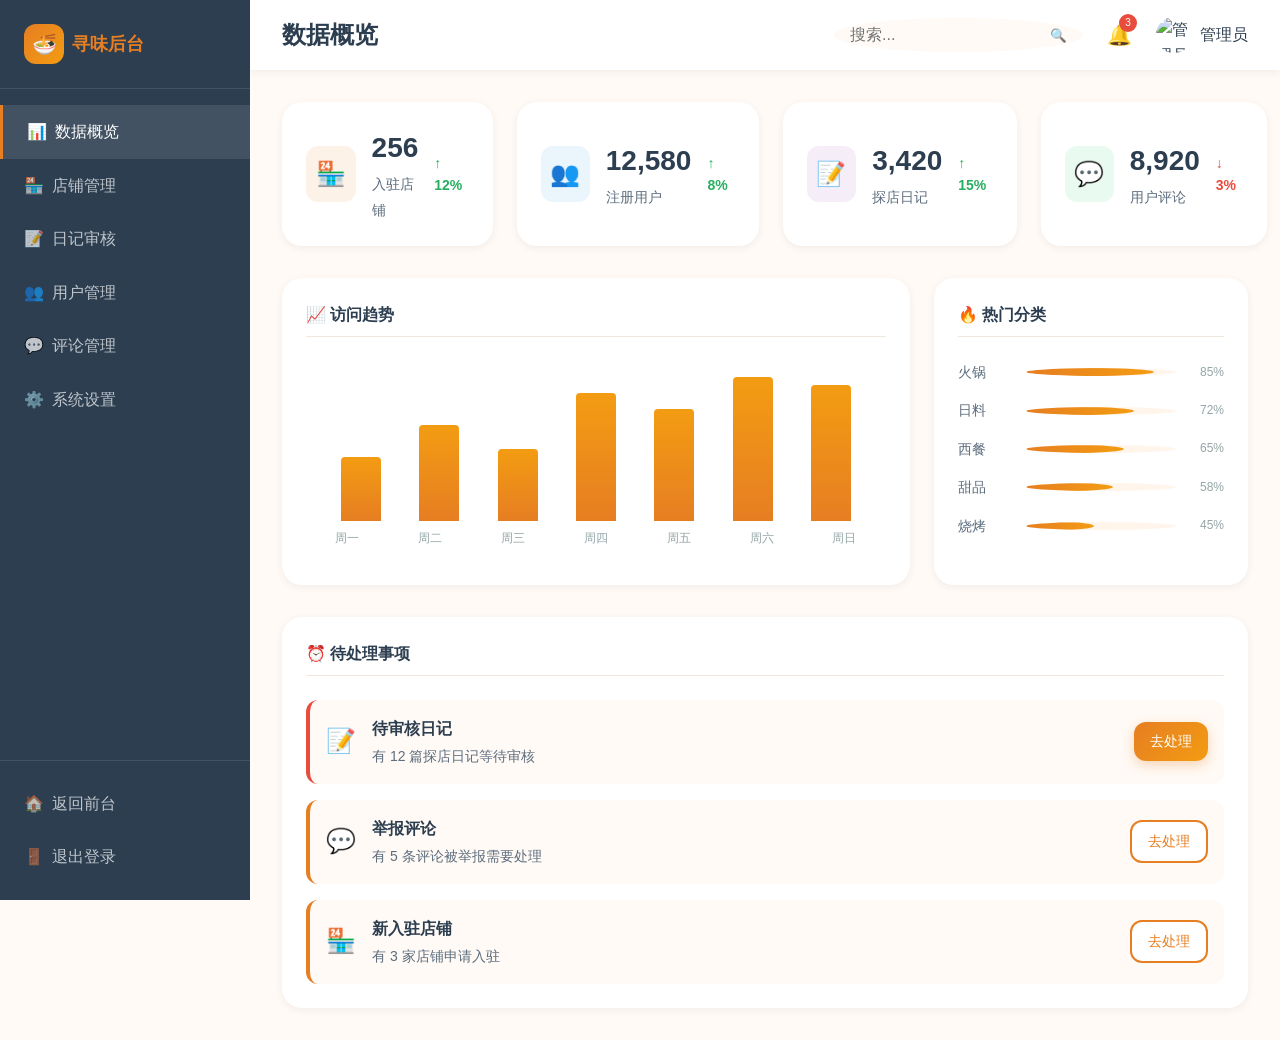
==== foodwebsite/admin.html @ 1a049144 "Kim-Lxj提交：美食探店网站完整静态代码，含首页、店铺列表、排行榜等所有页面" ====
<!DOCTYPE html>
<html lang="zh-CN">
<head>
    <meta charset="UTF-8">
    <meta name="viewport" content="width=device-width, initial-scale=1.0">
    <title>管理员后台 - 寻味</title>
    <link rel="stylesheet" href="css/common.css">
    <link rel="stylesheet" href="css/admin.css">
</head>
<body>
    <!-- 侧边栏 -->
    <aside class="admin-sidebar">
        <div class="sidebar-header">
            <div class="logo">
                <div class="logo-icon">🍜</div>
                <span>寻味后台</span>
            </div>
        </div>
        <nav class="sidebar-nav">
            <a href="#dashboard" class="nav-item active" onclick="showSection('dashboard')">
                <span>📊</span>
                <span>数据概览</span>
            </a>
            <a href="#shops" class="nav-item" onclick="showSection('shops')">
                <span>🏪</span>
                <span>店铺管理</span>
            </a>
            <a href="#diaries" class="nav-item" onclick="showSection('diaries')">
                <span>📝</span>
                <span>日记审核</span>
            </a>
            <a href="#users" class="nav-item" onclick="showSection('users')">
                <span>👥</span>
                <span>用户管理</span>
            </a>
            <a href="#comments" class="nav-item" onclick="showSection('comments')">
                <span>💬</span>
                <span>评论管理</span>
            </a>
            <a href="#settings" class="nav-item" onclick="showSection('settings')">
                <span>⚙️</span>
                <span>系统设置</span>
            </a>
        </nav>
        <div class="sidebar-footer">
            <a href="index.html" class="nav-item">
                <span>🏠</span>
                <span>返回前台</span>
            </a>
            <a href="#" class="nav-item">
                <span>🚪</span>
                <span>退出登录</span>
            </a>
        </div>
    </aside>

    <!-- 主内容区 -->
    <main class="admin-main">
        <!-- 顶部栏 -->
        <header class="admin-header">
            <h1>数据概览</h1>
            <div class="header-actions">
                <div class="search-box">
                    <input type="text" placeholder="搜索...">
                    <button>🔍</button>
                </div>
                <div class="notifications">
                    <span class="badge">3</span>
                    <span>🔔</span>
                </div>
                <div class="admin-user">
                    <img src="https://images.unsplash.com/photo-1535713875002-d1d0cf377fde?w=100" alt="管理员">
                    <span>管理员</span>
                </div>
            </div>
        </header>

        <!-- 数据概览 -->
        <section class="admin-section active" id="dashboard-section">
            <div class="stats-grid">
                <div class="stat-card">
                    <div class="stat-icon" style="background: rgba(230, 126, 34, 0.1); color: var(--primary);">🏪</div>
                    <div class="stat-info">
                        <span class="stat-value">256</span>
                        <span class="stat-label">入驻店铺</span>
                    </div>
                    <span class="stat-change up">↑ 12%</span>
                </div>
                <div class="stat-card">
                    <div class="stat-icon" style="background: rgba(52, 152, 219, 0.1); color: #3498db;">👥</div>
                    <div class="stat-info">
                        <span class="stat-value">12,580</span>
                        <span class="stat-label">注册用户</span>
                    </div>
                    <span class="stat-change up">↑ 8%</span>
                </div>
                <div class="stat-card">
                    <div class="stat-icon" style="background: rgba(155, 89, 182, 0.1); color: #9b59b6;">📝</div>
                    <div class="stat-info">
                        <span class="stat-value">3,420</span>
                        <span class="stat-label">探店日记</span>
                    </div>
                    <span class="stat-change up">↑ 15%</span>
                </div>
                <div class="stat-card">
                    <div class="stat-icon" style="background: rgba(46, 204, 113, 0.1); color: #2ecc71;">💬</div>
                    <div class="stat-info">
                        <span class="stat-value">8,920</span>
                        <span class="stat-label">用户评论</span>
                    </div>
                    <span class="stat-change down">↓ 3%</span>
                </div>
            </div>

            <div class="dashboard-grid">
                <div class="dashboard-card">
                    <h3>📈 访问趋势</h3>
                    <div class="chart-placeholder">
                        <div class="mock-chart">
                            <div class="mock-bar" style="height: 40%"></div>
                            <div class="mock-bar" style="height: 60%"></div>
                            <div class="mock-bar" style="height: 45%"></div>
                            <div class="mock-bar" style="height: 80%"></div>
                            <div class="mock-bar" style="height: 70%"></div>
                            <div class="mock-bar" style="height: 90%"></div>
                            <div class="mock-bar" style="height: 85%"></div>
                        </div>
                        <div class="mock-labels">
                            <span>周一</span>
                            <span>周二</span>
                            <span>周三</span>
                            <span>周四</span>
                            <span>周五</span>
                            <span>周六</span>
                            <span>周日</span>
                        </div>
                    </div>
                </div>
                <div class="dashboard-card">
                    <h3>🔥 热门分类</h3>
                    <div class="category-stats">
                        <div class="category-item">
                            <span class="category-name">火锅</span>
                            <div class="category-bar">
                                <div class="category-fill" style="width: 85%"></div>
                            </div>
                            <span class="category-value">85%</span>
                        </div>
                        <div class="category-item">
                            <span class="category-name">日料</span>
                            <div class="category-bar">
                                <div class="category-fill" style="width: 72%"></div>
                            </div>
                            <span class="category-value">72%</span>
                        </div>
                        <div class="category-item">
                            <span class="category-name">西餐</span>
                            <div class="category-bar">
                                <div class="category-fill" style="width: 65%"></div>
                            </div>
                            <span class="category-value">65%</span>
                        </div>
                        <div class="category-item">
                            <span class="category-name">甜品</span>
                            <div class="category-bar">
                                <div class="category-fill" style="width: 58%"></div>
                            </div>
                            <span class="category-value">58%</span>
                        </div>
                        <div class="category-item">
                            <span class="category-name">烧烤</span>
                            <div class="category-bar">
                                <div class="category-fill" style="width: 45%"></div>
                            </div>
                            <span class="category-value">45%</span>
                        </div>
                    </div>
                </div>
            </div>

            <div class="dashboard-card">
                <h3>⏰ 待处理事项</h3>
                <div class="todo-list">
                    <div class="todo-item urgent">
                        <span class="todo-icon">📝</span>
                        <div class="todo-info">
                            <h4>待审核日记</h4>
                            <p>有 12 篇探店日记等待审核</p>
                        </div>
                        <a href="#diaries" class="btn btn-primary btn-sm" onclick="showSection('diaries')">去处理</a>
                    </div>
                    <div class="todo-item">
                        <span class="todo-icon">💬</span>
                        <div class="todo-info">
                            <h4>举报评论</h4>
                            <p>有 5 条评论被举报需要处理</p>
                        </div>
                        <a href="#comments" class="btn btn-secondary btn-sm" onclick="showSection('comments')">去处理</a>
                    </div>
                    <div class="todo-item">
                        <span class="todo-icon">🏪</span>
                        <div class="todo-info">
                            <h4>新入驻店铺</h4>
                            <p>有 3 家店铺申请入驻</p>
                        </div>
                        <a href="#shops" class="btn btn-secondary btn-sm" onclick="showSection('shops')">去处理</a>
                    </div>
                </div>
            </div>
        </section>

        <!-- 店铺管理 -->
        <section class="admin-section" id="shops-section">
            <div class="section-header">
                <h2>店铺管理</h2>
                <div class="header-actions">
                    <button class="btn btn-primary">+ 添加店铺</button>
                </div>
            </div>
            <div class="data-table">
                <table>
                    <thead>
                        <tr>
                            <th>店铺ID</th>
                            <th>店铺名称</th>
                            <th>类型</th>
                            <th>商圈</th>
                            <th>评分</th>
                            <th>状态</th>
                            <th>操作</th>
                        </tr>
                    </thead>
                    <tbody>
                        <tr>
                            <td>#001</td>
                            <td>
                                <div class="table-shop">
                                    <img src="https://images.unsplash.com/photo-1555126634-323283e090fa?w=100" alt="店铺">
                                    <span>蜀味老火锅</span>
                                </div>
                            </td>
                            <td>火锅</td>
                            <td>春熙路</td>
                            <td>4.9</td>
                            <td><span class="status-badge active">营业中</span></td>
                            <td>
                                <button class="btn-text">编辑</button>
                                <button class="btn-text danger">删除</button>
                            </td>
                        </tr>
                        <tr>
                            <td>#002</td>
                            <td>
                                <div class="table-shop">
                                    <img src="https://images.unsplash.com/photo-1579871494447-9811cf80d66c?w=100" alt="店铺">
                                    <span>樱花日料</span>
                                </div>
                            </td>
                            <td>日料</td>
                            <td>太古里</td>
                            <td>4.7</td>
                            <td><span class="status-badge active">营业中</span></td>
                            <td>
                                <button class="btn-text">编辑</button>
                                <button class="btn-text danger">删除</button>
                            </td>
                        </tr>
                        <tr>
                            <td>#003</td>
                            <td>
                                <div class="table-shop">
                                    <img src="https://images.unsplash.com/photo-1565299624946-b28f40a0ae38?w=100" alt="店铺">
                                    <span>意式风情餐厅</span>
                                </div>
                            </td>
                            <td>西餐</td>
                            <td>IFS</td>
                            <td>4.8</td>
                            <td><span class="status-badge pending">审核中</span></td>
                            <td>
                                <button class="btn-text">编辑</button>
                                <button class="btn-text danger">删除</button>
                            </td>
                        </tr>
                    </tbody>
                </table>
            </div>
        </section>

        <!-- 日记审核 -->
        <section class="admin-section" id="diaries-section">
            <div class="section-header">
                <h2>日记审核</h2>
                <div class="filter-tabs">
                    <button class="tab-btn active">待审核</button>
                    <button class="tab-btn">已通过</button>
                    <button class="tab-btn">已拒绝</button>
                </div>
            </div>
            <div class="review-list">
                <div class="review-card">
                    <div class="review-header">
                        <img src="https://images.unsplash.com/photo-1494790108377-be9c29b29330?w=100" alt="用户">
                        <div class="review-info">
                            <h4>美食探索家</h4>
                            <span>2024-01-15 14:30</span>
                        </div>
                    </div>
                    <div class="review-content">
                        <h3>蜀味老火锅探店 | 麻辣鲜香，根本停不下来！</h3>
                        <p>终于打卡了这家种草已久的火锅店！麻辣锅底真的绝了，毛肚七上八下刚刚好，鸭血嫩到入口即化...</p>
                        <div class="review-images">
                            <img src="https://images.unsplash.com/photo-1555126634-323283e090fa?w=200" alt="图片">
                            <img src="https://images.unsplash.com/photo-1517248135467-4c7edcad34c4?w=200" alt="图片">
                        </div>
                    </div>
                    <div class="review-actions">
                        <button class="btn btn-primary">通过</button>
                        <button class="btn btn-secondary">拒绝</button>
                        <button class="btn btn-ghost">查看详情</button>
                    </div>
                </div>
            </div>
        </section>

        <!-- 用户管理 -->
        <section class="admin-section" id="users-section">
            <div class="section-header">
                <h2>用户管理</h2>
            </div>
            <div class="data-table">
                <table>
                    <thead>
                        <tr>
                            <th>用户ID</th>
                            <th>用户信息</th>
                            <th>手机号</th>
                            <th>注册时间</th>
                            <th>发布日记</th>
                            <th>状态</th>
                            <th>操作</th>
                        </tr>
                    </thead>
                    <tbody>
                        <tr>
                            <td>#1001</td>
                            <td>
                                <div class="table-user">
                                    <img src="https://images.unsplash.com/photo-1494790108377-be9c29b29330?w=100" alt="用户">
                                    <span>美食探索家</span>
                                </div>
                            </td>
                            <td>138****8888</td>
                            <td>2024-01-01</td>
                            <td>12篇</td>
                            <td><span class="status-badge active">正常</span></td>
                            <td>
                                <button class="btn-text">查看</button>
                                <button class="btn-text danger">禁用</button>
                            </td>
                        </tr>
                    </tbody>
                </table>
            </div>
        </section>

        <!-- 评论管理 -->
        <section class="admin-section" id="comments-section">
            <div class="section-header">
                <h2>评论管理</h2>
            </div>
            <div class="review-list">
                <div class="review-card">
                    <div class="review-header">
                        <img src="https://images.unsplash.com/photo-1507003211169-0a1dd7228f2d?w=100" alt="用户">
                        <div class="review-info">
                            <h4>吃货小王</h4>
                            <span>评论了 樱花日料</span>
                        </div>
                        <span class="report-badge">被举报</span>
                    </div>
                    <div class="review-content">
                        <p>这家店的食材一点都不新鲜，吃完就拉肚子了，大家千万别来！</p>
                    </div>
                    <div class="review-actions">
                        <button class="btn btn-secondary">隐藏</button>
                        <button class="btn btn-ghost">忽略举报</button>
                    </div>
                </div>
            </div>
        </section>

        <!-- 系统设置 -->
        <section class="admin-section" id="settings-section">
            <div class="section-header">
                <h2>系统设置</h2>
            </div>
            <div class="settings-form">
                <div class="form-section">
                    <h3>网站信息</h3>
                    <div class="form-group">
                        <label>网站名称</label>
                        <input type="text" value="寻味" class="form-input">
                    </div>
                    <div class="form-group">
                        <label>网站描述</label>
                        <textarea class="form-textarea">发现城市里的美味惊喜</textarea>
                    </div>
                </div>
                <div class="form-section">
                    <h3>审核设置</h3>
                    <div class="form-group">
                        <label class="checkbox-label">
                            <input type="checkbox" checked>
                            <span>日记发布需要审核</span>
                        </label>
                    </div>
                    <div class="form-group">
                        <label class="checkbox-label">
                            <input type="checkbox" checked>
                            <span>评论发布需要审核</span>
                        </label>
                    </div>
                </div>
                <div class="form-actions">
                    <button class="btn btn-primary">保存设置</button>
                </div>
            </div>
        </section>
    </main>

    <script src="js/common.js"></script>
    <script src="js/admin.js"></script>
</body>
</html>
---- foodwebsite/css/common.css ----
/* ============================================
   美食探店网站 - 通用样式
   风格：简约清新、暖色调
   ============================================ */

/* CSS变量定义 */
:root {
    /* 主色调 - 暖色系 */
    --primary: #e67e22;
    --primary-light: #f39c12;
    --primary-dark: #d35400;
    --secondary: #e74c3c;
    --accent: #f1c40f;
    
    /* 背景色 */
    --bg-primary: #fffaf5;
    --bg-secondary: #fff5eb;
    --bg-card: #ffffff;
    --bg-dark: #2c3e50;
    
    /* 文字色 */
    --text-primary: #2c3e50;
    --text-secondary: #5d6d7e;
    --text-light: #95a5a6;
    --text-white: #ffffff;
    
    /* 边框与阴影 */
    --border-color: #f0e6dc;
    --shadow-sm: 0 2px 8px rgba(0,0,0,0.06);
    --shadow-md: 0 4px 16px rgba(0,0,0,0.08);
    --shadow-lg: 0 8px 32px rgba(0,0,0,0.12);
    
    /* 圆角 */
    --radius-sm: 6px;
    --radius-md: 12px;
    --radius-lg: 20px;
    --radius-full: 50%;
    
    /* 间距 */
    --space-xs: 4px;
    --space-sm: 8px;
    --space-md: 16px;
    --space-lg: 24px;
    --space-xl: 32px;
    --space-2xl: 48px;
    
    /* 字体 */
    --font-sans: 'PingFang SC', 'Microsoft YaHei', -apple-system, BlinkMacSystemFont, sans-serif;
    --font-size-xs: 12px;
    --font-size-sm: 14px;
    --font-size-md: 16px;
    --font-size-lg: 18px;
    --font-size-xl: 24px;
    --font-size-2xl: 32px;
}

/* 重置样式 */
*, *::before, *::after {
    margin: 0;
    padding: 0;
    box-sizing: border-box;
}

html {
    scroll-behavior: smooth;
}

body {
    font-family: var(--font-sans);
    font-size: var(--font-size-md);
    color: var(--text-primary);
    background-color: var(--bg-primary);
    line-height: 1.6;
    min-height: 100vh;
}

a {
    text-decoration: none;
    color: inherit;
    transition: color 0.3s ease;
}

a:hover {
    color: var(--primary);
}

img {
    max-width: 100%;
    height: auto;
    display: block;
}

button {
    border: none;
    background: none;
    cursor: pointer;
    font-family: inherit;
}

input, textarea, select {
    font-family: inherit;
    font-size: inherit;
    outline: none;
}

ul, ol {
    list-style: none;
}

/* ============================================
   布局容器
   ============================================ */
.container {
    max-width: 1200px;
    margin: 0 auto;
    padding: 0 var(--space-lg);
}

.section {
    padding: var(--space-2xl) 0;
}

.section-title {
    font-size: var(--font-size-2xl);
    font-weight: 600;
    text-align: center;
    margin-bottom: var(--space-xl);
    color: var(--text-primary);
}

.section-title span {
    color: var(--primary);
}

/* ============================================
   导航栏
   ============================================ */
.navbar {
    position: fixed;
    top: 0;
    left: 0;
    right: 0;
    z-index: 1000;
    background: rgba(255, 255, 255, 0.95);
    backdrop-filter: blur(10px);
    box-shadow: var(--shadow-sm);
    transition: all 0.3s ease;
}

.navbar .container {
    display: flex;
    align-items: center;
    justify-content: space-between;
    height: 70px;
}

.logo {
    display: flex;
    align-items: center;
    gap: var(--space-sm);
    font-size: var(--font-size-xl);
    font-weight: 700;
    color: var(--primary);
}

.logo-icon {
    width: 40px;
    height: 40px;
    background: linear-gradient(135deg, var(--primary), var(--primary-light));
    border-radius: var(--radius-md);
    display: flex;
    align-items: center;
    justify-content: center;
    color: white;
    font-size: 20px;
}

.nav-menu {
    display: flex;
    align-items: center;
    gap: var(--space-xl);
}

.nav-menu a {
    font-size: var(--font-size-md);
    color: var(--text-secondary);
    font-weight: 500;
    position: relative;
    padding: var(--space-sm) 0;
}

.nav-menu a::after {
    content: '';
    position: absolute;
    bottom: 0;
    left: 0;
    width: 0;
    height: 2px;
    background: var(--primary);
    transition: width 0.3s ease;
}

.nav-menu a:hover,
.nav-menu a.active {
    color: var(--primary);
}

.nav-menu a:hover::after,
.nav-menu a.active::after {
    width: 100%;
}

.nav-actions {
    display: flex;
    align-items: center;
    gap: var(--space-md);
}

/* ============================================
   按钮样式
   ============================================ */
.btn {
    display: inline-flex;
    align-items: center;
    justify-content: center;
    gap: var(--space-sm);
    padding: 12px 24px;
    font-size: var(--font-size-md);
    font-weight: 500;
    border-radius: var(--radius-md);
    transition: all 0.3s ease;
    cursor: pointer;
}

.btn-primary {
    background: linear-gradient(135deg, var(--primary), var(--primary-light));
    color: white;
    box-shadow: 0 4px 12px rgba(230, 126, 34, 0.3);
}

.btn-primary:hover {
    transform: translateY(-2px);
    box-shadow: 0 6px 20px rgba(230, 126, 34, 0.4);
    color: white;
}

.btn-secondary {
    background: white;
    color: var(--primary);
    border: 2px solid var(--primary);
}

.btn-secondary:hover {
    background: var(--primary);
    color: white;
}

.btn-ghost {
    background: transparent;
    color: var(--text-secondary);
}

.btn-ghost:hover {
    background: var(--bg-secondary);
    color: var(--primary);
}

.btn-sm {
    padding: 8px 16px;
    font-size: var(--font-size-sm);
}

.btn-lg {
    padding: 16px 32px;
    font-size: var(--font-size-lg);
}

/* ============================================
   卡片样式
   ============================================ */
.card {
    background: var(--bg-card);
    border-radius: var(--radius-lg);
    overflow: hidden;
    box-shadow: var(--shadow-sm);
    transition: all 0.3s ease;
}

.card:hover {
    transform: translateY(-4px);
    box-shadow: var(--shadow-md);
}

.card-image {
    position: relative;
    overflow: hidden;
}

.card-image img {
    width: 100%;
    height: 100%;
    object-fit: cover;
    transition: transform 0.5s ease;
}

.card:hover .card-image img {
    transform: scale(1.05);
}

.card-content {
    padding: var(--space-lg);
}

.card-title {
    font-size: var(--font-size-lg);
    font-weight: 600;
    margin-bottom: var(--space-sm);
    color: var(--text-primary);
}

.card-desc {
    font-size: var(--font-size-sm);
    color: var(--text-secondary);
    line-height: 1.5;
}

/* ============================================
   标签样式
   ============================================ */
.tag {
    display: inline-flex;
    align-items: center;
    padding: 4px 12px;
    font-size: var(--font-size-xs);
    font-weight: 500;
    border-radius: var(--radius-full);
    background: var(--bg-secondary);
    color: var(--primary);
}

.tag-hot {
    background: linear-gradient(135deg, #ff6b6b, #ee5a5a);
    color: white;
}

.tag-new {
    background: linear-gradient(135deg, #4ecdc4, #44a08d);
    color: white;
}

.tag-recommend {
    background: linear-gradient(135deg, var(--primary), var(--primary-light));
    color: white;
}

/* ============================================
   评分样式
   ============================================ */
.rating {
    display: flex;
    align-items: center;
    gap: var(--space-xs);
}

.stars {
    display: flex;
    gap: 2px;
}

.star {
    color: #ddd;
    font-size: 14px;
}

.star.filled {
    color: var(--accent);
}

.rating-score {
    font-weight: 600;
    color: var(--primary);
}

/* ============================================
   表单样式
   ============================================ */
.form-group {
    margin-bottom: var(--space-lg);
}

.form-label {
    display: block;
    margin-bottom: var(--space-sm);
    font-weight: 500;
    color: var(--text-primary);
}

.form-input,
.form-textarea,
.form-select {
    width: 100%;
    padding: 12px 16px;
    border: 2px solid var(--border-color);
    border-radius: var(--radius-md);
    background: white;
    transition: all 0.3s ease;
}

.form-input:focus,
.form-textarea:focus,
.form-select:focus {
    border-color: var(--primary);
    box-shadow: 0 0 0 3px rgba(230, 126, 34, 0.1);
}

.form-textarea {
    min-height: 120px;
    resize: vertical;
}

/* ============================================
   页脚
   ============================================ */
.footer {
    background: var(--bg-dark);
    color: var(--text-light);
    padding: var(--space-2xl) 0 var(--space-lg);
}

.footer-content {
    display: grid;
    grid-template-columns: repeat(auto-fit, minmax(250px, 1fr));
    gap: var(--space-xl);
    margin-bottom: var(--space-xl);
}

.footer-section h4 {
    color: white;
    font-size: var(--font-size-lg);
    margin-bottom: var(--space-md);
}

.footer-section ul li {
    margin-bottom: var(--space-sm);
}

.footer-section a:hover {
    color: var(--primary-light);
}

.footer-bottom {
    text-align: center;
    padding-top: var(--space-lg);
    border-top: 1px solid rgba(255,255,255,0.1);
}

/* ============================================
   响应式设计
   ============================================ */
@media (max-width: 768px) {
    .container {
        padding: 0 var(--space-md);
    }
    
    .navbar .container {
        height: 60px;
    }
    
    .nav-menu {
        display: none;
        position: absolute;
        top: 60px;
        left: 0;
        right: 0;
        background: white;
        flex-direction: column;
        padding: var(--space-md);
        gap: var(--space-md);
        box-shadow: var(--shadow-md);
    }
    
    .nav-menu.active {
        display: flex;
    }
    
    .mobile-menu-btn {
        display: flex;
        flex-direction: column;
        gap: 5px;
        padding: var(--space-sm);
    }
    
    .mobile-menu-btn span {
        display: block;
        width: 24px;
        height: 2px;
        background: var(--text-primary);
        transition: all 0.3s ease;
    }
    
    .section-title {
        font-size: var(--font-size-xl);
    }
    
    .btn-lg {
        padding: 14px 28px;
        font-size: var(--font-size-md);
    }
}

@media (min-width: 769px) {
    .mobile-menu-btn {
        display: none;
    }
}

/* ============================================
   工具类
   ============================================ */
.text-center { text-align: center; }
.text-left { text-align: left; }
.text-right { text-align: right; }

.flex { display: flex; }
.flex-col { flex-direction: column; }
.items-center { align-items: center; }
.justify-center { justify-content: center; }
.justify-between { justify-content: space-between; }
.gap-sm { gap: var(--space-sm); }
.gap-md { gap: var(--space-md); }
.gap-lg { gap: var(--space-lg); }

.mt-sm { margin-top: var(--space-sm); }
.mt-md { margin-top: var(--space-md); }
.mt-lg { margin-top: var(--space-lg); }
.mb-sm { margin-bottom: var(--space-sm); }
.mb-md { margin-bottom: var(--space-md); }
.mb-lg { margin-bottom: var(--space-lg); }

.hidden { display: none; }
.visible { display: block; }

/* 加载动画 */
@keyframes fadeIn {
    from { opacity: 0; transform: translateY(20px); }
    to { opacity: 1; transform: translateY(0); }
}

.fade-in {
    animation: fadeIn 0.6s ease forwards;
}

/* 骨架屏 */
.skeleton {
    background: linear-gradient(90deg, #f0f0f0 25%, #e0e0e0 50%, #f0f0f0 75%);
    background-size: 200% 100%;
    animation: skeleton-loading 1.5s infinite;
}

@keyframes skeleton-loading {
    0% { background-position: 200% 0; }
    100% { background-position: -200% 0; }
}
---- foodwebsite/css/admin.css ----
/* ============================================
   管理员后台样式
   ============================================ */

/* 布局 */
.admin-sidebar {
    position: fixed;
    top: 0;
    left: 0;
    width: 250px;
    height: 100vh;
    background: var(--bg-dark);
    color: white;
    display: flex;
    flex-direction: column;
    z-index: 1000;
}

.sidebar-header {
    padding: var(--space-lg);
    border-bottom: 1px solid rgba(255,255,255,0.1);
}

.sidebar-header .logo {
    display: flex;
    align-items: center;
    gap: var(--space-sm);
}

.sidebar-header .logo-icon {
    width: 40px;
    height: 40px;
    background: linear-gradient(135deg, var(--primary), var(--primary-light));
    border-radius: var(--radius-md);
    display: flex;
    align-items: center;
    justify-content: center;
    font-size: 20px;
}

.sidebar-header span {
    font-size: var(--font-size-lg);
    font-weight: 700;
}

.sidebar-nav {
    flex: 1;
    padding: var(--space-md) 0;
    overflow-y: auto;
}

.nav-item {
    display: flex;
    align-items: center;
    gap: var(--space-sm);
    padding: 14px var(--space-lg);
    color: rgba(255,255,255,0.7);
    transition: all 0.3s ease;
}

.nav-item:hover,
.nav-item.active {
    background: rgba(255,255,255,0.1);
    color: white;
}

.nav-item.active {
    border-left: 3px solid var(--primary);
}

.sidebar-footer {
    padding: var(--space-md) 0;
    border-top: 1px solid rgba(255,255,255,0.1);
}

/* 主内容区 */
.admin-main {
    margin-left: 250px;
    min-height: 100vh;
    background: var(--bg-primary);
}

/* 顶部栏 */
.admin-header {
    position: sticky;
    top: 0;
    display: flex;
    justify-content: space-between;
    align-items: center;
    padding: var(--space-md) var(--space-xl);
    background: white;
    box-shadow: var(--shadow-sm);
    z-index: 100;
}

.admin-header h1 {
    font-size: var(--font-size-xl);
}

.header-actions {
    display: flex;
    align-items: center;
    gap: var(--space-lg);
}

.search-box {
    display: flex;
    align-items: center;
    background: var(--bg-primary);
    border-radius: var(--radius-full);
    padding: 8px 16px;
}

.search-box input {
    border: none;
    background: none;
    outline: none;
    width: 200px;
}

.notifications {
    position: relative;
    font-size: 20px;
    cursor: pointer;
}

.notifications .badge {
    position: absolute;
    top: -5px;
    right: -5px;
    width: 18px;
    height: 18px;
    background: var(--secondary);
    color: white;
    font-size: 10px;
    border-radius: var(--radius-full);
    display: flex;
    align-items: center;
    justify-content: center;
}

.admin-user {
    display: flex;
    align-items: center;
    gap: var(--space-sm);
}

.admin-user img {
    width: 36px;
    height: 36px;
    border-radius: var(--radius-full);
    object-fit: cover;
}

/* 内容区域 */
.admin-section {
    display: none;
    padding: var(--space-xl);
}

.admin-section.active {
    display: block;
}

.section-header {
    display: flex;
    justify-content: space-between;
    align-items: center;
    margin-bottom: var(--space-xl);
}

.section-header h2 {
    font-size: var(--font-size-xl);
}

/* 统计卡片 */
.stats-grid {
    display: grid;
    grid-template-columns: repeat(4, 1fr);
    gap: var(--space-lg);
    margin-bottom: var(--space-xl);
}

.stat-card {
    background: white;
    padding: var(--space-lg);
    border-radius: var(--radius-lg);
    box-shadow: var(--shadow-sm);
    display: flex;
    align-items: center;
    gap: var(--space-md);
}

.stat-icon {
    width: 56px;
    height: 56px;
    border-radius: var(--radius-md);
    display: flex;
    align-items: center;
    justify-content: center;
    font-size: 24px;
}

.stat-info {
    flex: 1;
}

.stat-value {
    display: block;
    font-size: 28px;
    font-weight: 700;
    color: var(--text-primary);
}

.stat-label {
    font-size: var(--font-size-sm);
    color: var(--text-secondary);
}

.stat-change {
    font-size: var(--font-size-sm);
    font-weight: 600;
}

.stat-change.up {
    color: #27ae60;
}

.stat-change.down {
    color: var(--secondary);
}

/* 仪表板网格 */
.dashboard-grid {
    display: grid;
    grid-template-columns: 2fr 1fr;
    gap: var(--space-lg);
    margin-bottom: var(--space-xl);
}

.dashboard-card {
    background: white;
    padding: var(--space-lg);
    border-radius: var(--radius-lg);
    box-shadow: var(--shadow-sm);
}

.dashboard-card h3 {
    font-size: var(--font-size-md);
    margin-bottom: var(--space-lg);
    padding-bottom: var(--space-sm);
    border-bottom: 1px solid var(--border-color);
}

/* 模拟图表 */
.chart-placeholder {
    height: 200px;
}

.mock-chart {
    display: flex;
    align-items: flex-end;
    justify-content: space-around;
    height: 160px;
    padding: 0 var(--space-md);
}

.mock-bar {
    width: 40px;
    background: linear-gradient(to top, var(--primary), var(--primary-light));
    border-radius: 4px 4px 0 0;
    transition: height 0.5s ease;
}

.mock-labels {
    display: flex;
    justify-content: space-around;
    margin-top: var(--space-sm);
    font-size: var(--font-size-xs);
    color: var(--text-light);
}

/* 分类统计 */
.category-stats {
    display: flex;
    flex-direction: column;
    gap: var(--space-md);
}

.category-item {
    display: flex;
    align-items: center;
    gap: var(--space-sm);
}

.category-name {
    width: 60px;
    font-size: var(--font-size-sm);
    color: var(--text-secondary);
}

.category-bar {
    flex: 1;
    height: 8px;
    background: var(--bg-secondary);
    border-radius: var(--radius-full);
    overflow: hidden;
}

.category-fill {
    height: 100%;
    background: linear-gradient(90deg, var(--primary), var(--primary-light));
    border-radius: var(--radius-full);
}

.category-value {
    width: 40px;
    font-size: var(--font-size-xs);
    color: var(--text-light);
    text-align: right;
}

/* 待办事项 */
.todo-list {
    display: flex;
    flex-direction: column;
    gap: var(--space-md);
}

.todo-item {
    display: flex;
    align-items: center;
    gap: var(--space-md);
    padding: var(--space-md);
    background: var(--bg-primary);
    border-radius: var(--radius-md);
    border-left: 4px solid var(--primary);
}

.todo-item.urgent {
    border-left-color: var(--secondary);
}

.todo-icon {
    font-size: 24px;
}

.todo-info {
    flex: 1;
}

.todo-info h4 {
    font-size: var(--font-size-md);
    margin-bottom: 4px;
}

.todo-info p {
    font-size: var(--font-size-sm);
    color: var(--text-secondary);
}

/* 数据表格 */
.data-table {
    background: white;
    border-radius: var(--radius-lg);
    box-shadow: var(--shadow-sm);
    overflow: hidden;
}

.data-table table {
    width: 100%;
    border-collapse: collapse;
}

.data-table th,
.data-table td {
    padding: var(--space-md);
    text-align: left;
    border-bottom: 1px solid var(--border-color);
}

.data-table th {
    background: var(--bg-primary);
    font-weight: 600;
    font-size: var(--font-size-sm);
    color: var(--text-secondary);
}

.data-table tr:hover {
    background: var(--bg-primary);
}

.table-shop,
.table-user {
    display: flex;
    align-items: center;
    gap: var(--space-sm);
}

.table-shop img,
.table-user img {
    width: 40px;
    height: 40px;
    object-fit: cover;
    border-radius: var(--radius-sm);
}

.status-badge {
    padding: 4px 12px;
    border-radius: var(--radius-full);
    font-size: var(--font-size-xs);
    font-weight: 500;
}

.status-badge.active {
    background: rgba(39, 174, 96, 0.1);
    color: #27ae60;
}

.status-badge.pending {
    background: rgba(241, 196, 15, 0.1);
    color: #f39c12;
}

.btn-text {
    padding: 4px 8px;
    font-size: var(--font-size-sm);
    color: var(--primary);
    background: none;
    cursor: pointer;
}

.btn-text:hover {
    text-decoration: underline;
}

.btn-text.danger {
    color: var(--secondary);
}

/* 审核列表 */
.review-list {
    display: flex;
    flex-direction: column;
    gap: var(--space-lg);
}

.review-card {
    background: white;
    padding: var(--space-lg);
    border-radius: var(--radius-lg);
    box-shadow: var(--shadow-sm);
}

.review-header {
    display: flex;
    align-items: center;
    gap: var(--space-sm);
    margin-bottom: var(--space-md);
}

.review-header img {
    width: 40px;
    height: 40px;
    border-radius: var(--radius-full);
    object-fit: cover;
}

.review-info h4 {
    font-size: var(--font-size-md);
}

.review-info span {
    font-size: var(--font-size-xs);
    color: var(--text-light);
}

.report-badge {
    margin-left: auto;
    padding: 4px 10px;
    background: rgba(231, 76, 60, 0.1);
    color: var(--secondary);
    font-size: var(--font-size-xs);
    border-radius: var(--radius-full);
}

.review-content h3 {
    font-size: var(--font-size-md);
    margin-bottom: var(--space-sm);
}

.review-content p {
    color: var(--text-secondary);
    line-height: 1.6;
    margin-bottom: var(--space-md);
}

.review-images {
    display: flex;
    gap: var(--space-sm);
    margin-bottom: var(--space-md);
}

.review-images img {
    width: 100px;
    height: 100px;
    object-fit: cover;
    border-radius: var(--radius-sm);
}

.review-actions {
    display: flex;
    gap: var(--space-sm);
}

/* 设置表单 */
.settings-form {
    max-width: 600px;
    background: white;
    padding: var(--space-xl);
    border-radius: var(--radius-lg);
    box-shadow: var(--shadow-sm);
}

.form-section {
    margin-bottom: var(--space-xl);
}

.form-section h3 {
    font-size: var(--font-size-lg);
    margin-bottom: var(--space-md);
    padding-bottom: var(--space-sm);
    border-bottom: 1px solid var(--border-color);
}

.checkbox-label {
    display: flex;
    align-items: center;
    gap: var(--space-sm);
    cursor: pointer;
}

.checkbox-label input {
    width: 18px;
    height: 18px;
    accent-color: var(--primary);
}

/* 响应式设计 */
@media (max-width: 1024px) {
    .admin-sidebar {
        width: 200px;
    }
    
    .admin-main {
        margin-left: 200px;
    }
    
    .stats-grid {
        grid-template-columns: repeat(2, 1fr);
    }
    
    .dashboard-grid {
        grid-template-columns: 1fr;
    }
}

@media (max-width: 768px) {
    .admin-sidebar {
        transform: translateX(-100%);
        transition: transform 0.3s ease;
    }
    
    .admin-sidebar.open {
        transform: translateX(0);
    }
    
    .admin-main {
        margin-left: 0;
    }
    
    .stats-grid {
        grid-template-columns: 1fr;
    }
    
    .admin-header {
        flex-wrap: wrap;
        gap: var(--space-md);
    }
    
    .header-actions {
        width: 100%;
        justify-content: space-between;
    }
    
    .data-table {
        overflow-x: auto;
    }
    
    .data-table table {
        min-width: 600px;
    }
}
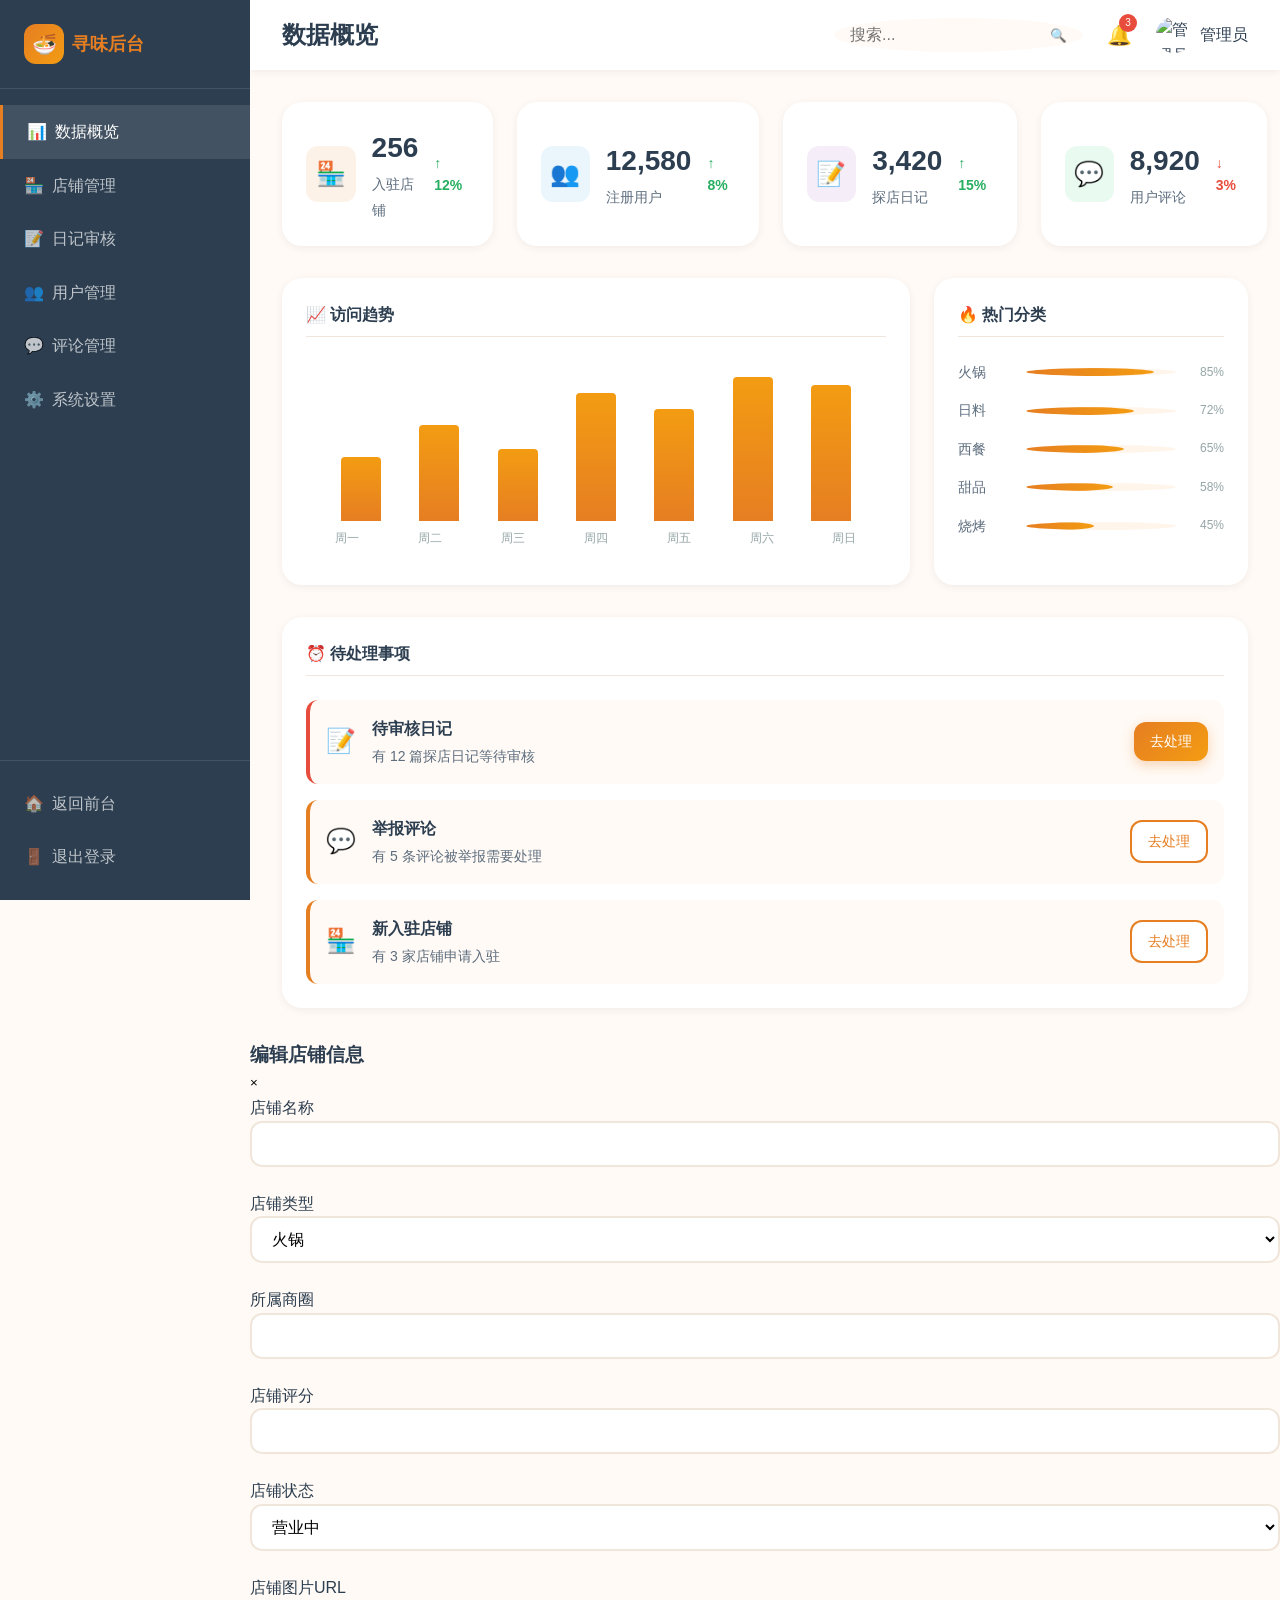
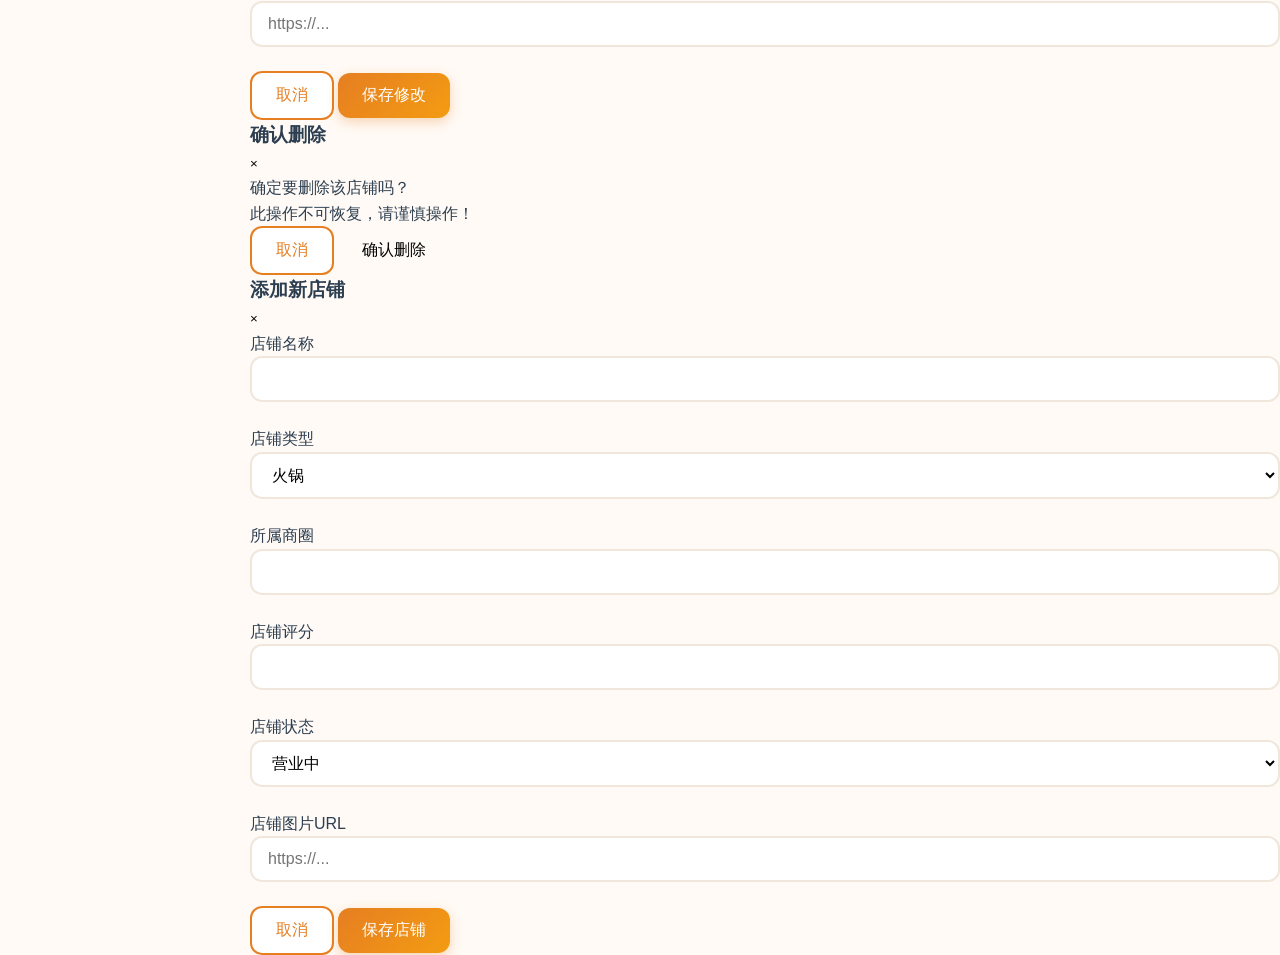
==== commit baa67fb2: "Add files via upload" ====
--- a/foodwebsite/admin.html
+++ b/foodwebsite/admin.html
@@ -214,7 +214,7 @@
             <div class="section-header">
                 <h2>店铺管理</h2>
                 <div class="header-actions">
-                    <button class="btn btn-primary">+ 添加店铺</button>
+                    <button class="btn btn-primary" onclick="openAddShopModal()">+ 添加店铺</button>
                 </div>
             </div>
             <div class="data-table">
@@ -244,8 +244,8 @@
                             <td>4.9</td>
                             <td><span class="status-badge active">营业中</span></td>
                             <td>
-                                <button class="btn-text">编辑</button>
-                                <button class="btn-text danger">删除</button>
+                                <button class="btn-text" onclick="openShopEditModal('001')">编辑</button>
+                                <button class="btn-text danger" onclick="deleteShop('001')">删除</button>
                             </td>
                         </tr>
                         <tr>
@@ -261,8 +261,8 @@
                             <td>4.7</td>
                             <td><span class="status-badge active">营业中</span></td>
                             <td>
-                                <button class="btn-text">编辑</button>
-                                <button class="btn-text danger">删除</button>
+                               <button class="btn-text" onclick="openShopEditModal('002')">编辑</button>
+                               <button class="btn-text danger" onclick="deleteShop('002')">删除</button>
                             </td>
                         </tr>
                         <tr>
@@ -278,8 +278,8 @@
                             <td>4.8</td>
                             <td><span class="status-badge pending">审核中</span></td>
                             <td>
-                                <button class="btn-text">编辑</button>
-                                <button class="btn-text danger">删除</button>
+                                <button class="btn-text" onclick="openShopEditModal('003')">编辑</button>
+                                <button class="btn-text danger" onclick="deleteShop('003')">删除</button>
                             </td>
                         </tr>
                     </tbody>
@@ -427,6 +427,130 @@
                 </div>
             </div>
         </section>
+      <!-- 店铺编辑弹窗 -->
+<div class="modal" id="shopEditModal">
+    <div class="modal-overlay" onclick="closeShopModal()"></div>
+    <div class="modal-content">
+        <div class="modal-header">
+            <h3>编辑店铺信息</h3>
+            <button class="modal-close" onclick="closeShopModal()">×</button>
+        </div>
+        <div class="modal-body">
+            <form id="shopEditForm">
+                <input type="hidden" id="editShopId">
+                <div class="form-group">
+                    <label>店铺名称</label>
+                    <input type="text" id="editShopName" class="form-input" required>
+                </div>
+                <div class="form-group">
+                    <label>店铺类型</label>
+                    <select id="editShopType" class="form-input" required>
+                        <option value="火锅">火锅</option>
+                        <option value="日料">日料</option>
+                        <option value="西餐">西餐</option>
+                        <option value="甜品">甜品</option>
+                        <option value="烧烤">烧烤</option>
+                        <option value="其他">其他</option>
+                    </select>
+                </div>
+                <div class="form-group">
+                    <label>所属商圈</label>
+                    <input type="text" id="editShopArea" class="form-input" required>
+                </div>
+                <div class="form-group">
+                    <label>店铺评分</label>
+                    <input type="number" id="editShopScore" class="form-input" min="0" max="5" step="0.1" required>
+                </div>
+                <div class="form-group">
+                    <label>店铺状态</label>
+                    <select id="editShopStatus" class="form-input" required>
+                        <option value="active">营业中</option>
+                        <option value="pending">审核中</option>
+                        <option value="closed">已停业</option>
+                    </select>
+                </div>
+                <div class="form-group">
+                    <label>店铺图片URL</label>
+                    <input type="text" id="editShopImage" class="form-input" placeholder="https://...">
+                </div>
+            </form>
+        </div>
+        <div class="modal-footer">
+            <button class="btn btn-secondary" onclick="closeShopModal()">取消</button>
+            <button class="btn btn-primary" onclick="saveShopEdit()">保存修改</button>
+        </div>
+    </div>
+</div>
+<!-- 删除确认弹窗（美观版） -->
+<div class="modal" id="deleteModal">
+    <div class="modal-overlay" onclick="closeDeleteModal()"></div>
+    <div class="modal-content delete-modal">
+        <div class="modal-header">
+            <h3>确认删除</h3>
+            <button class="modal-close" onclick="closeDeleteModal()">×</button>
+        </div>
+        <div class="modal-body">
+            <p class="delete-tip">确定要删除该店铺吗？<br>此操作不可恢复，请谨慎操作！</p>
+        </div>
+        <div class="modal-footer">
+            <button class="btn btn-secondary" onclick="closeDeleteModal()">取消</button>
+            <button class="btn btn-danger" id="confirmDeleteBtn">确认删除</button>
+        </div>
+    </div>
+</div>
+<!-- 添加店铺弹窗 -->
+<div class="modal" id="shopAddModal">
+    <div class="modal-overlay" onclick="closeAddShopModal()"></div>
+    <div class="modal-content">
+        <div class="modal-header">
+            <h3>添加新店铺</h3>
+            <button class="modal-close" onclick="closeAddShopModal()">×</button>
+        </div>
+        <div class="modal-body">
+            <form id="shopAddForm">
+                <div class="form-group">
+                    <label>店铺名称</label>
+                    <input type="text" id="addShopName" class="form-input" required>
+                </div>
+                <div class="form-group">
+                    <label>店铺类型</label>
+                    <select id="addShopType" class="form-input" required>
+                        <option value="火锅">火锅</option>
+                        <option value="日料">日料</option>
+                        <option value="西餐">西餐</option>
+                        <option value="甜品">甜品</option>
+                        <option value="烧烤">烧烤</option>
+                        <option value="其他">其他</option>
+                    </select>
+                </div>
+                <div class="form-group">
+                    <label>所属商圈</label>
+                    <input type="text" id="addShopArea" class="form-input" required>
+                </div>
+                <div class="form-group">
+                    <label>店铺评分</label>
+                    <input type="number" id="addShopScore" class="form-input" min="0" max="5" step="0.1" required>
+                </div>
+                <div class="form-group">
+                    <label>店铺状态</label>
+                    <select id="addShopStatus" class="form-input" required>
+                        <option value="active">营业中</option>
+                        <option value="pending">审核中</option>
+                        <option value="closed">已停业</option>
+                    </select>
+                </div>
+                <div class="form-group">
+                    <label>店铺图片URL</label>
+                    <input type="text" id="addShopImage" class="form-input" placeholder="https://...">
+                </div>
+            </form>
+        </div>
+        <div class="modal-footer">
+            <button class="btn btn-secondary" onclick="closeAddShopModal()">取消</button>
+            <button class="btn btn-primary" onclick="saveAddShop()">保存店铺</button>
+        </div>
+    </div>
+</div>
     </main>
 
     <script src="js/common.js"></script>
